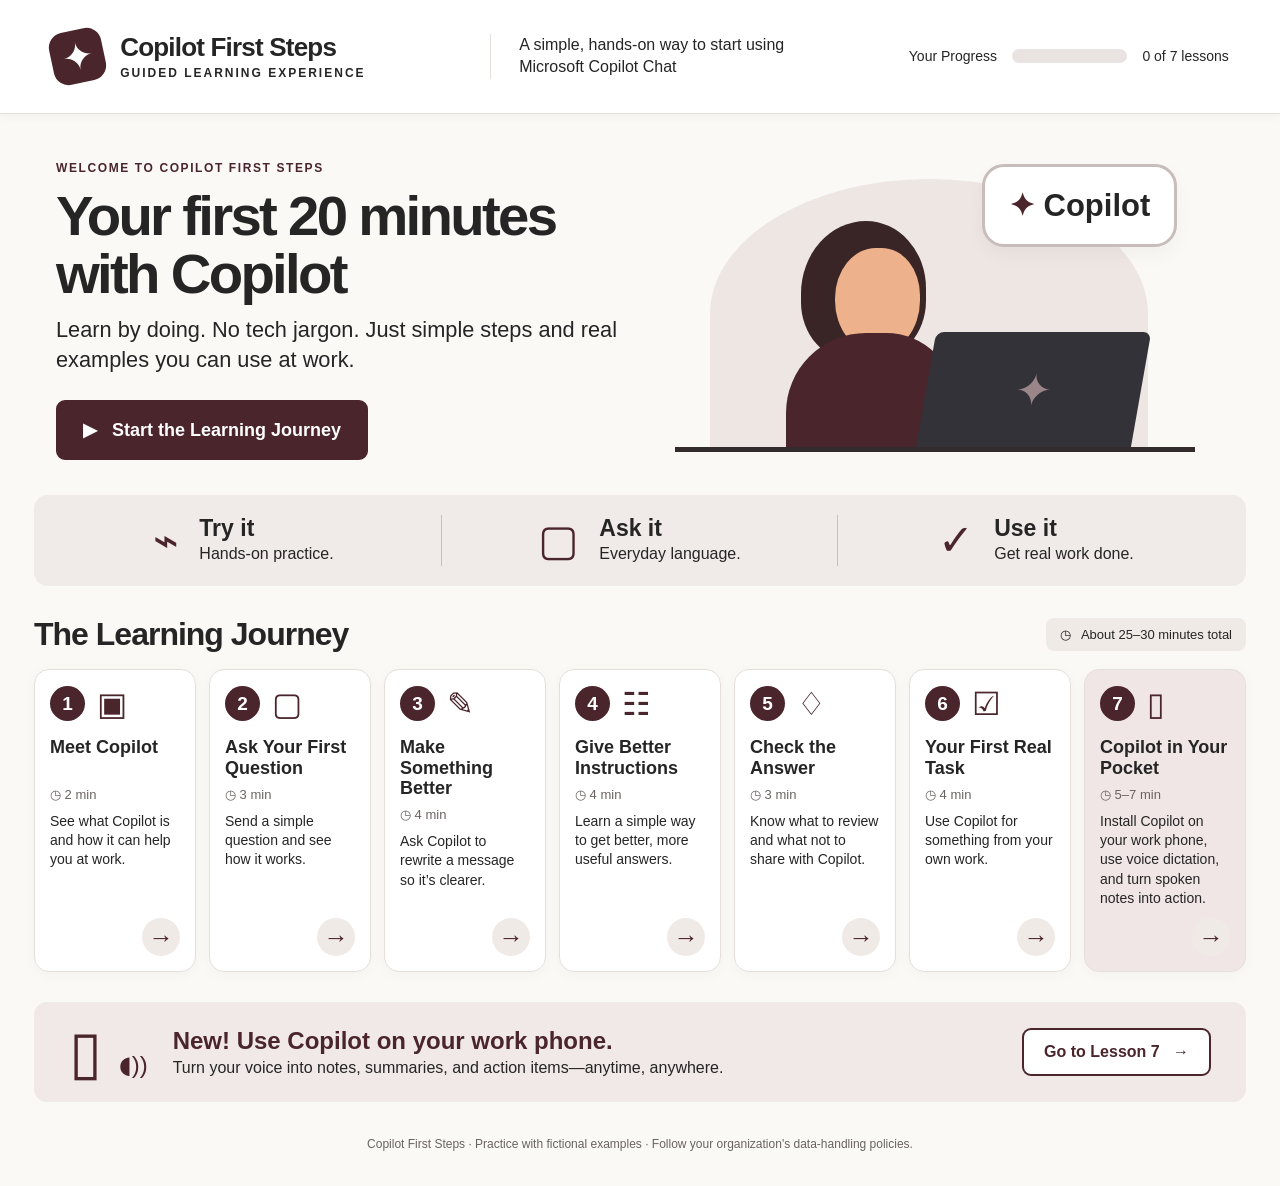
==== training/copilot-first-steps/index.html @ c28005a5 "Add files via upload" ====
<!doctype html><html lang="en"><head><meta charset="utf-8"><meta name="viewport" content="width=device-width, initial-scale=1"><title>Copilot First Steps | Guided Learning</title><link rel="stylesheet" href="styles.css"></head><body>
<header class="site-header"><div class="brand"><div class="brand-mark" aria-hidden="true">✦</div><div><strong>Copilot First Steps</strong><small>GUIDED LEARNING EXPERIENCE</small></div></div><p class="header-tagline">A simple, hands-on way to start using<br> Microsoft Copilot Chat</p><div class="header-progress"><span>Your Progress</span><div class="progress-track"><div id="headerBar" class="progress-fill"></div></div><span id="progressLabel">0 of 7 lessons</span></div></header>
<main id="home" class="container"><section class="hero"><div class="hero-copy"><p class="eyebrow">WELCOME TO COPILOT FIRST STEPS</p><h1>Your first 20 minutes<br>with Copilot</h1><p class="hero-sub">Learn by doing. No tech jargon. Just simple steps and real examples you can use at work.</p><button class="primary large" id="startBtn">▶ &nbsp; Start the Learning Journey</button></div><div class="hero-art" aria-label="Illustration of a person learning Copilot"><div class="art-halo"></div><div class="art-bubble"><span class="art-logo">✦</span> Copilot</div><div class="art-person"><div class="hair"></div><div class="face"></div><div class="body"></div></div><div class="art-laptop"><span>✦</span></div><div class="art-desk"></div></div></section>
<section class="benefits" aria-label="Learning approach"><div><span class="benefit-icon">⌁</span><div><strong>Try it</strong><p>Hands-on practice.</p></div></div><div><span class="benefit-icon">▢</span><div><strong>Ask it</strong><p>Everyday language.</p></div></div><div><span class="benefit-icon">✓</span><div><strong>Use it</strong><p>Get real work done.</p></div></div></section>
<div class="section-head"><h2>The Learning Journey</h2><span class="time-pill">◷ &nbsp; About 25–30 minutes total</span></div><section id="lessonGrid" class="lesson-grid" aria-label="Lessons"></section>
<section class="phone-banner"><div class="phone-symbol">▯ <span>◖))</span></div><div><h3>New! Use Copilot on your work phone.</h3><p>Turn your voice into notes, summaries, and action items—anytime, anywhere.</p></div><button class="outline" id="phoneBtn">Go to Lesson 7 &nbsp; →</button></section><footer>Copilot First Steps · Practice with fictional examples · Follow your organization's data-handling policies.</footer></main>
<main id="lessonView" class="container lesson-view hidden"><button class="back-link" id="backHome">← All lessons</button><div class="lesson-shell"><div class="lesson-top"><span id="lessonCount" class="pill">LESSON 1 OF 7</span><span id="lessonTime">2 minutes</span></div><div class="mini-progress"><div id="lessonBar"></div></div><div class="lesson-heading"><span id="lessonIcon" class="lesson-big-icon">▣</span><div><h1 id="lessonTitle"></h1><p id="lessonIntro"></p></div></div><div id="lessonContent" class="lesson-content"></div><div class="lesson-actions"><button class="outline" id="previousBtn">← Previous</button><button class="primary" id="completeBtn">Mark complete & continue →</button></div></div></main>
<script src="script.js"></script></body></html>
---- training/copilot-first-steps/styles.css ----
:root{--bg:#FAF9F6;--card:#FFFFFF;--text:#252525;--border:#E5DFDC;--maroon:#4A252B;--muted:#696361;--soft:#f0eae7;--light:#f7f2f0}*{box-sizing:border-box}body{margin:0;background:var(--bg);color:var(--text);font-family:Inter,ui-sans-serif,-apple-system,BlinkMacSystemFont,"Segoe UI",Arial,sans-serif}button{font:inherit;cursor:pointer;border-radius:9px;font-weight:700;padding:13px 20px;min-height:48px}button:focus-visible,a:focus-visible,input:focus-visible,textarea:focus-visible{outline:3px solid #9c737b;outline-offset:3px}.primary{background:var(--maroon);border:2px solid var(--maroon);color:white}.primary:hover{background:#67343c}.outline{background:var(--card);border:2px solid var(--maroon);color:var(--maroon)}.outline:hover{background:var(--light)}.large{font-size:18px;padding:17px 25px}.site-header{display:flex;align-items:center;gap:35px;justify-content:space-between;padding:18px clamp(20px,4vw,65px);border-bottom:1px solid var(--border);background:#fff;box-shadow:0 2px 10px #2e1b1c0b}.brand{display:flex;align-items:center;gap:16px;flex-shrink:0}.brand-mark{width:53px;height:53px;border-radius:15px;background:var(--maroon);color:white;font-size:38px;display:grid;place-items:center;transform:rotate(-12deg)}.brand strong{font-size:26px;letter-spacing:-.8px;display:block}.brand small{font-size:12px;letter-spacing:2px;font-weight:700}.header-tagline{border-left:1px solid var(--border);padding-left:28px;line-height:1.4}.header-progress{display:flex;align-items:center;gap:15px;min-width:320px;font-size:14px;white-space:nowrap}.progress-track{height:14px;flex:1;background:#e9e3e1;border-radius:20px;overflow:hidden}.progress-fill{height:100%;width:0;background:var(--maroon);border-radius:20px;transition:width .3s}.container{max-width:1550px;margin:auto;padding:0 34px}.hero{display:grid;grid-template-columns:1fr 1fr;align-items:center;min-height:350px;padding:35px 22px 25px}.eyebrow{color:var(--maroon);font-size:12px;font-weight:800;letter-spacing:1.6px}.hero h1{font-size:clamp(38px,4.4vw,68px);line-height:1.03;letter-spacing:-2.7px;margin:12px 0}.hero-sub{font-size:clamp(17px,1.7vw,24px);line-height:1.38;max-width:580px;margin:12px 0 25px}.hero-art{height:310px;position:relative;overflow:hidden}.art-halo{position:absolute;bottom:10px;left:12%;height:270px;width:75%;border-radius:60% 60% 0 0;background:#ede6e3}.art-bubble{position:absolute;z-index:4;right:8%;top:15px;border:3px solid #c9bdbb;border-radius:22px;padding:20px 24px;background:#fff;font-size:31px;font-weight:800;box-shadow:0 8px 20px #0000000a}.art-logo{color:var(--maroon)}.art-person{position:absolute;bottom:10px;left:25%;height:240px;width:170px}.hair{position:absolute;top:12px;left:15px;width:125px;height:140px;background:#392426;border-radius:52% 48% 43% 42%}.face{position:absolute;top:39px;left:49px;width:85px;height:105px;background:#edb18b;border-radius:48% 45% 50% 50%}.body{position:absolute;bottom:0;left:0;width:170px;height:116px;border-radius:80px 70px 0 0;background:var(--maroon)}.art-laptop{position:absolute;z-index:3;bottom:11px;left:49%;height:116px;width:215px;background:#343239;transform:skew(-10deg);border-radius:8px 8px 0 0;color:#9a8689;display:grid;place-items:center;font-size:45px}.art-desk{position:absolute;z-index:4;bottom:7px;left:6%;right:5%;height:5px;background:#332b2c}.benefits{background:#f0ebe9;border-radius:14px;display:grid;grid-template-columns:repeat(3,1fr);padding:20px 12px;margin:10px 0 30px}.benefits>div{display:flex;align-items:center;justify-content:center;gap:20px;border-right:1px solid #cbbfbd}.benefits>div:last-child{border:0}.benefit-icon{font-size:43px;color:var(--maroon)}.benefits strong{font-size:23px}.benefits p{margin:3px 0;font-size:16px}.section-head{display:flex;align-items:center;justify-content:space-between;gap:12px;margin:0 0 16px}.section-head h2{font-size:32px;letter-spacing:-1px;margin:0}.time-pill,.pill{background:var(--soft);border-radius:8px;padding:9px 14px;font-size:13px}.lesson-grid{display:grid;grid-template-columns:repeat(7,minmax(0,1fr));gap:13px}.lesson-card{background:var(--card);border:1px solid var(--border);border-radius:15px;padding:15px;min-height:260px;display:flex;flex-direction:column;position:relative;box-shadow:0 3px 14px #30212408}.lesson-card:last-child{background:#f1e6e6}.lesson-card .card-top{display:flex;align-items:center;gap:12px}.number{background:var(--maroon);color:#fff;width:35px;height:35px;border-radius:50%;display:grid;place-items:center;font-size:19px;font-weight:700;flex-shrink:0}.card-icon{color:var(--maroon);font-size:32px}.lesson-card h3{font-size:18px;line-height:1.15;margin:14px 0 8px;min-height:42px}.lesson-card p{font-size:14px;line-height:1.38;margin:10px 0}.card-time{font-size:13px;color:var(--muted)}.card-bottom{display:flex;align-items:center;justify-content:space-between;margin-top:auto}.card-bottom button{padding:0;width:38px;height:38px;min-height:38px;border:0;border-radius:50%;background:var(--soft);color:var(--maroon);font-size:25px}.card-bottom button:hover{background:#e3d1d1}.done-tag{font-size:12px;color:#38664c;font-weight:800}.phone-banner{display:flex;align-items:center;gap:25px;background:#f0e9e7;border-radius:13px;margin:30px 0 15px;padding:15px 35px}.phone-symbol{font-size:60px;color:var(--maroon);white-space:nowrap}.phone-symbol span{font-size:24px}.phone-banner h3{font-size:24px;color:var(--maroon);margin:0 0 4px}.phone-banner p{margin:0}.phone-banner button{margin-left:auto;white-space:nowrap}footer{color:var(--muted);font-size:12px;padding:20px 0 35px;text-align:center}.hidden{display:none!important}.lesson-view{padding-top:30px;padding-bottom:70px}.back-link{border:0;background:transparent;color:var(--maroon);padding-left:0}.lesson-shell{background:white;border:1px solid var(--border);border-radius:18px;max-width:900px;margin:15px auto;padding:clamp(22px,4vw,46px);box-shadow:0 6px 22px #3021240b}.lesson-top{display:flex;justify-content:space-between;align-items:center;color:var(--muted)}.mini-progress{height:8px;border-radius:10px;background:var(--soft);margin:20px 0 32px;overflow:hidden}.mini-progress div{height:100%;background:var(--maroon);transition:width .2s}.lesson-heading{display:flex;align-items:center;gap:24px}.lesson-big-icon{font-size:58px;color:var(--maroon)}.lesson-heading h1{font-size:clamp(29px,4vw,43px);margin:0 0 10px}.lesson-heading p{font-size:18px;line-height:1.5;color:var(--muted);margin:0}.lesson-content{margin-top:30px;font-size:17px;line-height:1.6}.exercise{background:var(--bg);border:1px solid var(--border);padding:22px;border-radius:14px;margin:20px 0}.exercise h3{margin:0 0 8px}.prompt-box{background:white;border:1px solid var(--border);border-left:5px solid var(--maroon);padding:16px;margin:14px 0;border-radius:8px;font-size:17px}.tip{background:var(--light);padding:15px 18px;border-radius:9px;margin:15px 0}.steps{padding-left:24px}.steps li{margin:10px 0}.choice-list{display:grid;gap:10px;margin:15px 0}.choice-list button{border:1px solid var(--border);background:white;color:var(--text);text-align:left;font-weight:500}.choice-list button.selected{border:2px solid var(--maroon);background:var(--light)}.lesson-actions{display:flex;justify-content:space-between;gap:10px;border-top:1px solid var(--border);padding-top:25px;margin-top:35px}.practice-text{width:100%;min-height:120px;padding:14px;border:1px solid #b7a7a5;border-radius:9px;font:inherit}.feedback{margin-top:15px;border-radius:9px;padding:14px;background:#f0eae7}.device-switch{display:flex;gap:8px}.device-switch button{border:1px solid var(--border);background:white}.device-switch button.active{background:var(--maroon);color:white}.phone-mock{border:8px solid #30272b;border-radius:34px;max-width:285px;min-height:330px;margin:20px auto;padding:25px 18px;background:white;box-shadow:0 10px 20px #00000014;text-align:center}.phone-mock .notch{width:80px;height:12px;background:#30272b;border-radius:10px;margin:-16px auto 32px}.phone-mock .mic{font-size:60px;color:var(--maroon);margin:20px}.phone-mock p{font-size:15px}.small-note{font-size:13px;color:var(--muted)}@media(max-width:1200px){.lesson-grid{grid-template-columns:repeat(4,1fr)}.header-tagline{display:none}}@media(max-width:750px){.container{padding:0 17px}.site-header{padding:15px;flex-wrap:wrap;gap:15px}.brand strong{font-size:20px}.brand-mark{width:43px;height:43px}.header-progress{width:100%;min-width:0}.hero{grid-template-columns:1fr;padding:25px 0}.hero h1{letter-spacing:-1.5px}.hero-art{height:220px}.art-halo{height:200px}.art-person{transform:scale(.7);transform-origin:bottom left}.art-laptop{transform:scale(.75) skew(-10deg);transform-origin:bottom left}.art-bubble{font-size:22px;padding:10px}.benefits{grid-template-columns:1fr;gap:12px}.benefits>div{border-right:0;border-bottom:1px solid #cbbfbd;padding-bottom:12px}.benefits>div:last-child{border:0}.lesson-grid{grid-template-columns:repeat(2,1fr)}.lesson-card{min-height:240px}.section-head{align-items:flex-start;flex-direction:column}.phone-banner{flex-wrap:wrap;padding:20px}.phone-banner button{margin:0;width:100%}.lesson-heading{align-items:flex-start}.lesson-big-icon{font-size:40px}}@media(max-width:430px){.lesson-grid{grid-template-columns:1fr}.lesson-card{min-height:185px}.lesson-card h3{min-height:0}.lesson-actions{flex-direction:column-reverse}.lesson-actions button{width:100%}}
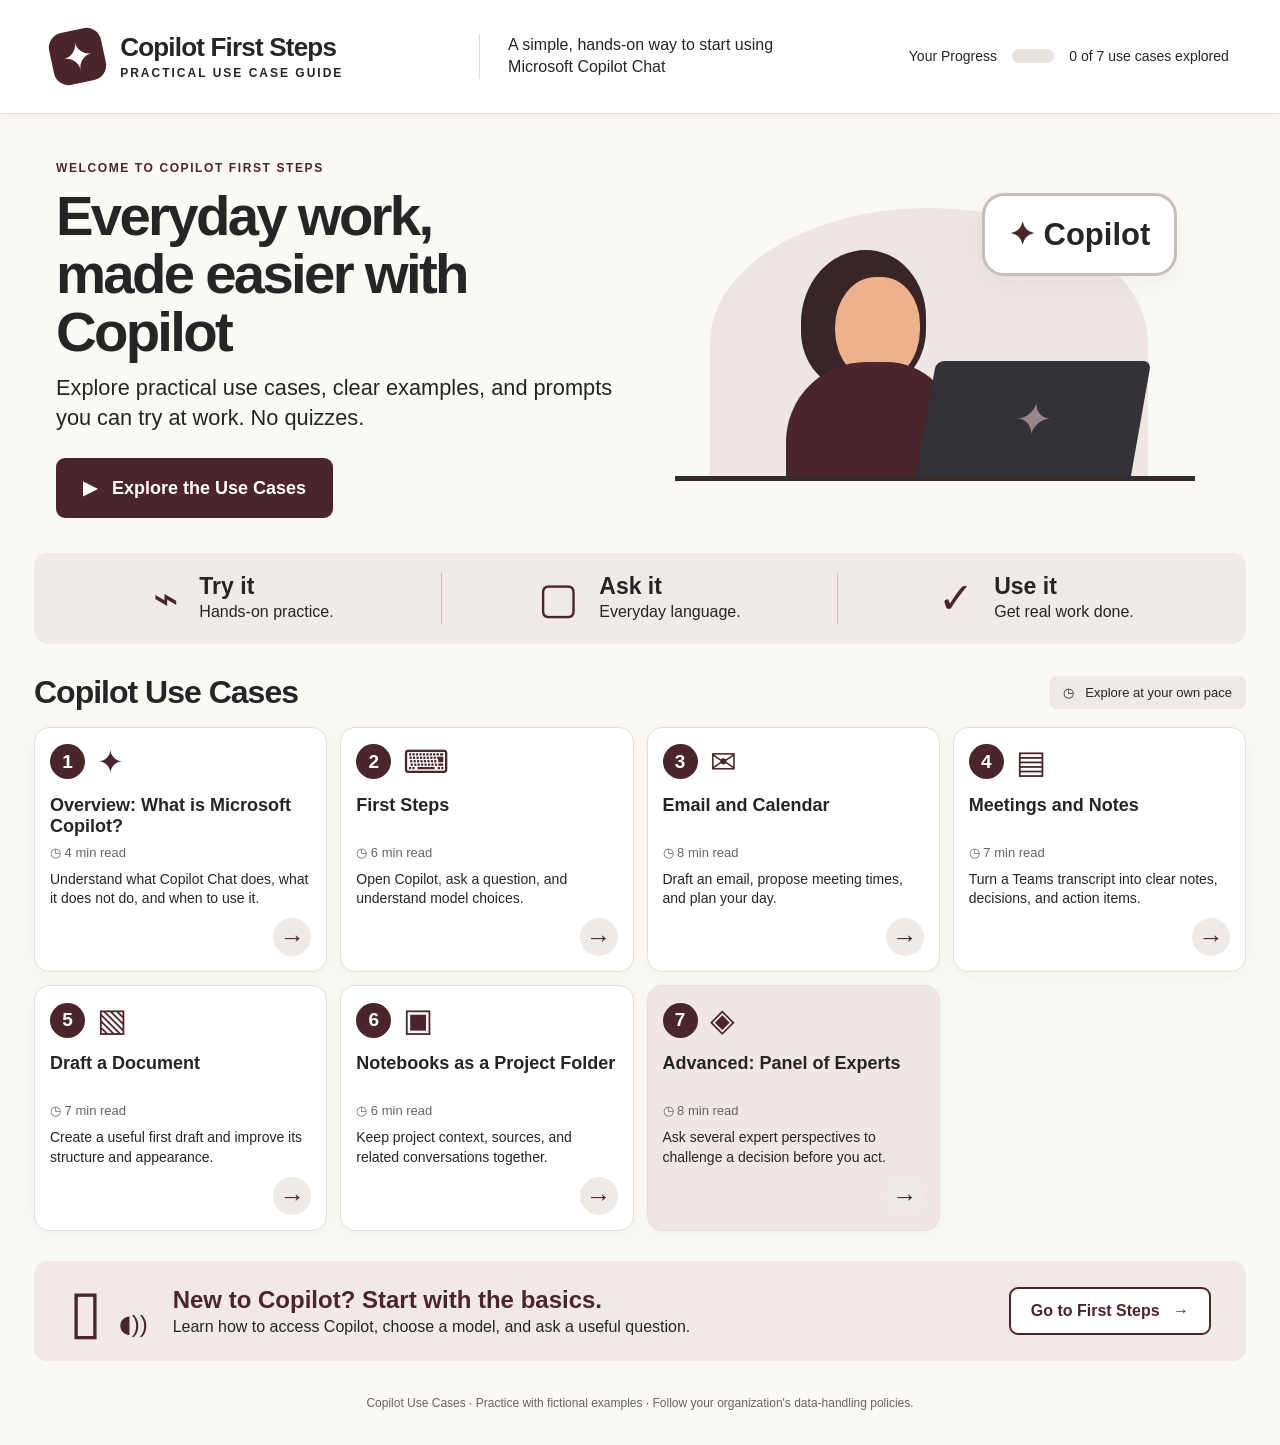
==== commit bd1adbb3: "Add files via upload" ====
--- a/training/copilot-first-steps/index.html
+++ b/training/copilot-first-steps/index.html
@@ -1,8 +1,8 @@
 <!doctype html><html lang="en"><head><meta charset="utf-8"><meta name="viewport" content="width=device-width, initial-scale=1"><title>Copilot First Steps | Guided Learning</title><link rel="stylesheet" href="styles.css"></head><body>
-<header class="site-header"><div class="brand"><div class="brand-mark" aria-hidden="true">✦</div><div><strong>Copilot First Steps</strong><small>GUIDED LEARNING EXPERIENCE</small></div></div><p class="header-tagline">A simple, hands-on way to start using<br> Microsoft Copilot Chat</p><div class="header-progress"><span>Your Progress</span><div class="progress-track"><div id="headerBar" class="progress-fill"></div></div><span id="progressLabel">0 of 7 lessons</span></div></header>
-<main id="home" class="container"><section class="hero"><div class="hero-copy"><p class="eyebrow">WELCOME TO COPILOT FIRST STEPS</p><h1>Your first 20 minutes<br>with Copilot</h1><p class="hero-sub">Learn by doing. No tech jargon. Just simple steps and real examples you can use at work.</p><button class="primary large" id="startBtn">▶ &nbsp; Start the Learning Journey</button></div><div class="hero-art" aria-label="Illustration of a person learning Copilot"><div class="art-halo"></div><div class="art-bubble"><span class="art-logo">✦</span> Copilot</div><div class="art-person"><div class="hair"></div><div class="face"></div><div class="body"></div></div><div class="art-laptop"><span>✦</span></div><div class="art-desk"></div></div></section>
+<header class="site-header"><div class="brand"><div class="brand-mark" aria-hidden="true">✦</div><div><strong>Copilot First Steps</strong><small>PRACTICAL USE CASE GUIDE</small></div></div><p class="header-tagline">A simple, hands-on way to start using<br> Microsoft Copilot Chat</p><div class="header-progress"><span>Your Progress</span><div class="progress-track"><div id="headerBar" class="progress-fill"></div></div><span id="progressLabel">0 of 7 use cases explored</span></div></header>
+<main id="home" class="container"><section class="hero"><div class="hero-copy"><p class="eyebrow">WELCOME TO COPILOT FIRST STEPS</p><h1>Everyday work,<br>made easier with Copilot</h1><p class="hero-sub">Explore practical use cases, clear examples, and prompts you can try at work. No quizzes.</p><button class="primary large" id="startBtn">▶ &nbsp; Explore the Use Cases</button></div><div class="hero-art" aria-label="Illustration of a person learning Copilot"><div class="art-halo"></div><div class="art-bubble"><span class="art-logo">✦</span> Copilot</div><div class="art-person"><div class="hair"></div><div class="face"></div><div class="body"></div></div><div class="art-laptop"><span>✦</span></div><div class="art-desk"></div></div></section>
 <section class="benefits" aria-label="Learning approach"><div><span class="benefit-icon">⌁</span><div><strong>Try it</strong><p>Hands-on practice.</p></div></div><div><span class="benefit-icon">▢</span><div><strong>Ask it</strong><p>Everyday language.</p></div></div><div><span class="benefit-icon">✓</span><div><strong>Use it</strong><p>Get real work done.</p></div></div></section>
-<div class="section-head"><h2>The Learning Journey</h2><span class="time-pill">◷ &nbsp; About 25–30 minutes total</span></div><section id="lessonGrid" class="lesson-grid" aria-label="Lessons"></section>
-<section class="phone-banner"><div class="phone-symbol">▯ <span>◖))</span></div><div><h3>New! Use Copilot on your work phone.</h3><p>Turn your voice into notes, summaries, and action items—anytime, anywhere.</p></div><button class="outline" id="phoneBtn">Go to Lesson 7 &nbsp; →</button></section><footer>Copilot First Steps · Practice with fictional examples · Follow your organization's data-handling policies.</footer></main>
-<main id="lessonView" class="container lesson-view hidden"><button class="back-link" id="backHome">← All lessons</button><div class="lesson-shell"><div class="lesson-top"><span id="lessonCount" class="pill">LESSON 1 OF 7</span><span id="lessonTime">2 minutes</span></div><div class="mini-progress"><div id="lessonBar"></div></div><div class="lesson-heading"><span id="lessonIcon" class="lesson-big-icon">▣</span><div><h1 id="lessonTitle"></h1><p id="lessonIntro"></p></div></div><div id="lessonContent" class="lesson-content"></div><div class="lesson-actions"><button class="outline" id="previousBtn">← Previous</button><button class="primary" id="completeBtn">Mark complete & continue →</button></div></div></main>
+<div class="section-head"><h2>Copilot Use Cases</h2><span class="time-pill">◷ &nbsp; Explore at your own pace</span></div><section id="lessonGrid" class="lesson-grid" aria-label="Use cases"></section>
+<section class="phone-banner"><div class="phone-symbol">▯ <span>◖))</span></div><div><h3>New to Copilot? Start with the basics.</h3><p>Learn how to access Copilot, choose a model, and ask a useful question.</p></div><button class="outline" id="phoneBtn">Go to First Steps &nbsp; →</button></section><footer>Copilot Use Cases · Practice with fictional examples · Follow your organization's data-handling policies.</footer></main>
+<main id="lessonView" class="container lesson-view hidden"><button class="back-link" id="backHome">← All use cases</button><div class="lesson-shell"><div class="lesson-top"><span id="lessonCount" class="pill">USE CASE 1 OF 7</span><span id="lessonTime">2 minutes</span></div><div class="mini-progress"><div id="lessonBar"></div></div><div class="lesson-heading"><span id="lessonIcon" class="lesson-big-icon">▣</span><div><h1 id="lessonTitle"></h1><p id="lessonIntro"></p></div></div><div id="lessonContent" class="lesson-content"></div><div class="lesson-actions"><button class="outline" id="previousBtn">← Previous</button><button class="primary" id="completeBtn">Mark explored & next use case →</button></div></div></main>
 <script src="script.js"></script></body></html>
--- a/training/copilot-first-steps/styles.css
+++ b/training/copilot-first-steps/styles.css
@@ -1 +1,3 @@
 :root{--bg:#FAF9F6;--card:#FFFFFF;--text:#252525;--border:#E5DFDC;--maroon:#4A252B;--muted:#696361;--soft:#f0eae7;--light:#f7f2f0}*{box-sizing:border-box}body{margin:0;background:var(--bg);color:var(--text);font-family:Inter,ui-sans-serif,-apple-system,BlinkMacSystemFont,"Segoe UI",Arial,sans-serif}button{font:inherit;cursor:pointer;border-radius:9px;font-weight:700;padding:13px 20px;min-height:48px}button:focus-visible,a:focus-visible,input:focus-visible,textarea:focus-visible{outline:3px solid #9c737b;outline-offset:3px}.primary{background:var(--maroon);border:2px solid var(--maroon);color:white}.primary:hover{background:#67343c}.outline{background:var(--card);border:2px solid var(--maroon);color:var(--maroon)}.outline:hover{background:var(--light)}.large{font-size:18px;padding:17px 25px}.site-header{display:flex;align-items:center;gap:35px;justify-content:space-between;padding:18px clamp(20px,4vw,65px);border-bottom:1px solid var(--border);background:#fff;box-shadow:0 2px 10px #2e1b1c0b}.brand{display:flex;align-items:center;gap:16px;flex-shrink:0}.brand-mark{width:53px;height:53px;border-radius:15px;background:var(--maroon);color:white;font-size:38px;display:grid;place-items:center;transform:rotate(-12deg)}.brand strong{font-size:26px;letter-spacing:-.8px;display:block}.brand small{font-size:12px;letter-spacing:2px;font-weight:700}.header-tagline{border-left:1px solid var(--border);padding-left:28px;line-height:1.4}.header-progress{display:flex;align-items:center;gap:15px;min-width:320px;font-size:14px;white-space:nowrap}.progress-track{height:14px;flex:1;background:#e9e3e1;border-radius:20px;overflow:hidden}.progress-fill{height:100%;width:0;background:var(--maroon);border-radius:20px;transition:width .3s}.container{max-width:1550px;margin:auto;padding:0 34px}.hero{display:grid;grid-template-columns:1fr 1fr;align-items:center;min-height:350px;padding:35px 22px 25px}.eyebrow{color:var(--maroon);font-size:12px;font-weight:800;letter-spacing:1.6px}.hero h1{font-size:clamp(38px,4.4vw,68px);line-height:1.03;letter-spacing:-2.7px;margin:12px 0}.hero-sub{font-size:clamp(17px,1.7vw,24px);line-height:1.38;max-width:580px;margin:12px 0 25px}.hero-art{height:310px;position:relative;overflow:hidden}.art-halo{position:absolute;bottom:10px;left:12%;height:270px;width:75%;border-radius:60% 60% 0 0;background:#ede6e3}.art-bubble{position:absolute;z-index:4;right:8%;top:15px;border:3px solid #c9bdbb;border-radius:22px;padding:20px 24px;background:#fff;font-size:31px;font-weight:800;box-shadow:0 8px 20px #0000000a}.art-logo{color:var(--maroon)}.art-person{position:absolute;bottom:10px;left:25%;height:240px;width:170px}.hair{position:absolute;top:12px;left:15px;width:125px;height:140px;background:#392426;border-radius:52% 48% 43% 42%}.face{position:absolute;top:39px;left:49px;width:85px;height:105px;background:#edb18b;border-radius:48% 45% 50% 50%}.body{position:absolute;bottom:0;left:0;width:170px;height:116px;border-radius:80px 70px 0 0;background:var(--maroon)}.art-laptop{position:absolute;z-index:3;bottom:11px;left:49%;height:116px;width:215px;background:#343239;transform:skew(-10deg);border-radius:8px 8px 0 0;color:#9a8689;display:grid;place-items:center;font-size:45px}.art-desk{position:absolute;z-index:4;bottom:7px;left:6%;right:5%;height:5px;background:#332b2c}.benefits{background:#f0ebe9;border-radius:14px;display:grid;grid-template-columns:repeat(3,1fr);padding:20px 12px;margin:10px 0 30px}.benefits>div{display:flex;align-items:center;justify-content:center;gap:20px;border-right:1px solid #cbbfbd}.benefits>div:last-child{border:0}.benefit-icon{font-size:43px;color:var(--maroon)}.benefits strong{font-size:23px}.benefits p{margin:3px 0;font-size:16px}.section-head{display:flex;align-items:center;justify-content:space-between;gap:12px;margin:0 0 16px}.section-head h2{font-size:32px;letter-spacing:-1px;margin:0}.time-pill,.pill{background:var(--soft);border-radius:8px;padding:9px 14px;font-size:13px}.lesson-grid{display:grid;grid-template-columns:repeat(7,minmax(0,1fr));gap:13px}.lesson-card{background:var(--card);border:1px solid var(--border);border-radius:15px;padding:15px;min-height:260px;display:flex;flex-direction:column;position:relative;box-shadow:0 3px 14px #30212408}.lesson-card:last-child{background:#f1e6e6}.lesson-card .card-top{display:flex;align-items:center;gap:12px}.number{background:var(--maroon);color:#fff;width:35px;height:35px;border-radius:50%;display:grid;place-items:center;font-size:19px;font-weight:700;flex-shrink:0}.card-icon{color:var(--maroon);font-size:32px}.lesson-card h3{font-size:18px;line-height:1.15;margin:14px 0 8px;min-height:42px}.lesson-card p{font-size:14px;line-height:1.38;margin:10px 0}.card-time{font-size:13px;color:var(--muted)}.card-bottom{display:flex;align-items:center;justify-content:space-between;margin-top:auto}.card-bottom button{padding:0;width:38px;height:38px;min-height:38px;border:0;border-radius:50%;background:var(--soft);color:var(--maroon);font-size:25px}.card-bottom button:hover{background:#e3d1d1}.done-tag{font-size:12px;color:#38664c;font-weight:800}.phone-banner{display:flex;align-items:center;gap:25px;background:#f0e9e7;border-radius:13px;margin:30px 0 15px;padding:15px 35px}.phone-symbol{font-size:60px;color:var(--maroon);white-space:nowrap}.phone-symbol span{font-size:24px}.phone-banner h3{font-size:24px;color:var(--maroon);margin:0 0 4px}.phone-banner p{margin:0}.phone-banner button{margin-left:auto;white-space:nowrap}footer{color:var(--muted);font-size:12px;padding:20px 0 35px;text-align:center}.hidden{display:none!important}.lesson-view{padding-top:30px;padding-bottom:70px}.back-link{border:0;background:transparent;color:var(--maroon);padding-left:0}.lesson-shell{background:white;border:1px solid var(--border);border-radius:18px;max-width:900px;margin:15px auto;padding:clamp(22px,4vw,46px);box-shadow:0 6px 22px #3021240b}.lesson-top{display:flex;justify-content:space-between;align-items:center;color:var(--muted)}.mini-progress{height:8px;border-radius:10px;background:var(--soft);margin:20px 0 32px;overflow:hidden}.mini-progress div{height:100%;background:var(--maroon);transition:width .2s}.lesson-heading{display:flex;align-items:center;gap:24px}.lesson-big-icon{font-size:58px;color:var(--maroon)}.lesson-heading h1{font-size:clamp(29px,4vw,43px);margin:0 0 10px}.lesson-heading p{font-size:18px;line-height:1.5;color:var(--muted);margin:0}.lesson-content{margin-top:30px;font-size:17px;line-height:1.6}.exercise{background:var(--bg);border:1px solid var(--border);padding:22px;border-radius:14px;margin:20px 0}.exercise h3{margin:0 0 8px}.prompt-box{background:white;border:1px solid var(--border);border-left:5px solid var(--maroon);padding:16px;margin:14px 0;border-radius:8px;font-size:17px}.tip{background:var(--light);padding:15px 18px;border-radius:9px;margin:15px 0}.steps{padding-left:24px}.steps li{margin:10px 0}.choice-list{display:grid;gap:10px;margin:15px 0}.choice-list button{border:1px solid var(--border);background:white;color:var(--text);text-align:left;font-weight:500}.choice-list button.selected{border:2px solid var(--maroon);background:var(--light)}.lesson-actions{display:flex;justify-content:space-between;gap:10px;border-top:1px solid var(--border);padding-top:25px;margin-top:35px}.practice-text{width:100%;min-height:120px;padding:14px;border:1px solid #b7a7a5;border-radius:9px;font:inherit}.feedback{margin-top:15px;border-radius:9px;padding:14px;background:#f0eae7}.device-switch{display:flex;gap:8px}.device-switch button{border:1px solid var(--border);background:white}.device-switch button.active{background:var(--maroon);color:white}.phone-mock{border:8px solid #30272b;border-radius:34px;max-width:285px;min-height:330px;margin:20px auto;padding:25px 18px;background:white;box-shadow:0 10px 20px #00000014;text-align:center}.phone-mock .notch{width:80px;height:12px;background:#30272b;border-radius:10px;margin:-16px auto 32px}.phone-mock .mic{font-size:60px;color:var(--maroon);margin:20px}.phone-mock p{font-size:15px}.small-note{font-size:13px;color:var(--muted)}@media(max-width:1200px){.lesson-grid{grid-template-columns:repeat(4,1fr)}.header-tagline{display:none}}@media(max-width:750px){.container{padding:0 17px}.site-header{padding:15px;flex-wrap:wrap;gap:15px}.brand strong{font-size:20px}.brand-mark{width:43px;height:43px}.header-progress{width:100%;min-width:0}.hero{grid-template-columns:1fr;padding:25px 0}.hero h1{letter-spacing:-1.5px}.hero-art{height:220px}.art-halo{height:200px}.art-person{transform:scale(.7);transform-origin:bottom left}.art-laptop{transform:scale(.75) skew(-10deg);transform-origin:bottom left}.art-bubble{font-size:22px;padding:10px}.benefits{grid-template-columns:1fr;gap:12px}.benefits>div{border-right:0;border-bottom:1px solid #cbbfbd;padding-bottom:12px}.benefits>div:last-child{border:0}.lesson-grid{grid-template-columns:repeat(2,1fr)}.lesson-card{min-height:240px}.section-head{align-items:flex-start;flex-direction:column}.phone-banner{flex-wrap:wrap;padding:20px}.phone-banner button{margin:0;width:100%}.lesson-heading{align-items:flex-start}.lesson-big-icon{font-size:40px}}@media(max-width:430px){.lesson-grid{grid-template-columns:1fr}.lesson-card{min-height:185px}.lesson-card h3{min-height:0}.lesson-actions{flex-direction:column-reverse}.lesson-actions button{width:100%}}
+
+.lesson-grid{grid-template-columns:repeat(4,minmax(0,1fr))}.lesson-card{min-height:245px}.external-link{display:inline-block;text-decoration:none;margin:20px 0;padding:14px 20px;border-radius:9px}.gif-placeholder{border:2px dashed var(--border);background:var(--bg);border-radius:15px;padding:20px;text-align:center;margin:16px 0}.gif-placeholder img{max-width:100%;max-height:280px;object-fit:contain}.gif-fallback{font-size:30px;color:var(--maroon);padding:30px 12px}.gif-fallback small{display:block;font-size:14px;color:var(--muted)}.prompt-box p{white-space:pre-wrap}.prompt-box button{margin-top:12px}@media(max-width:900px){.lesson-grid{grid-template-columns:repeat(2,minmax(0,1fr))}}@media(max-width:480px){.lesson-grid{grid-template-columns:1fr}}
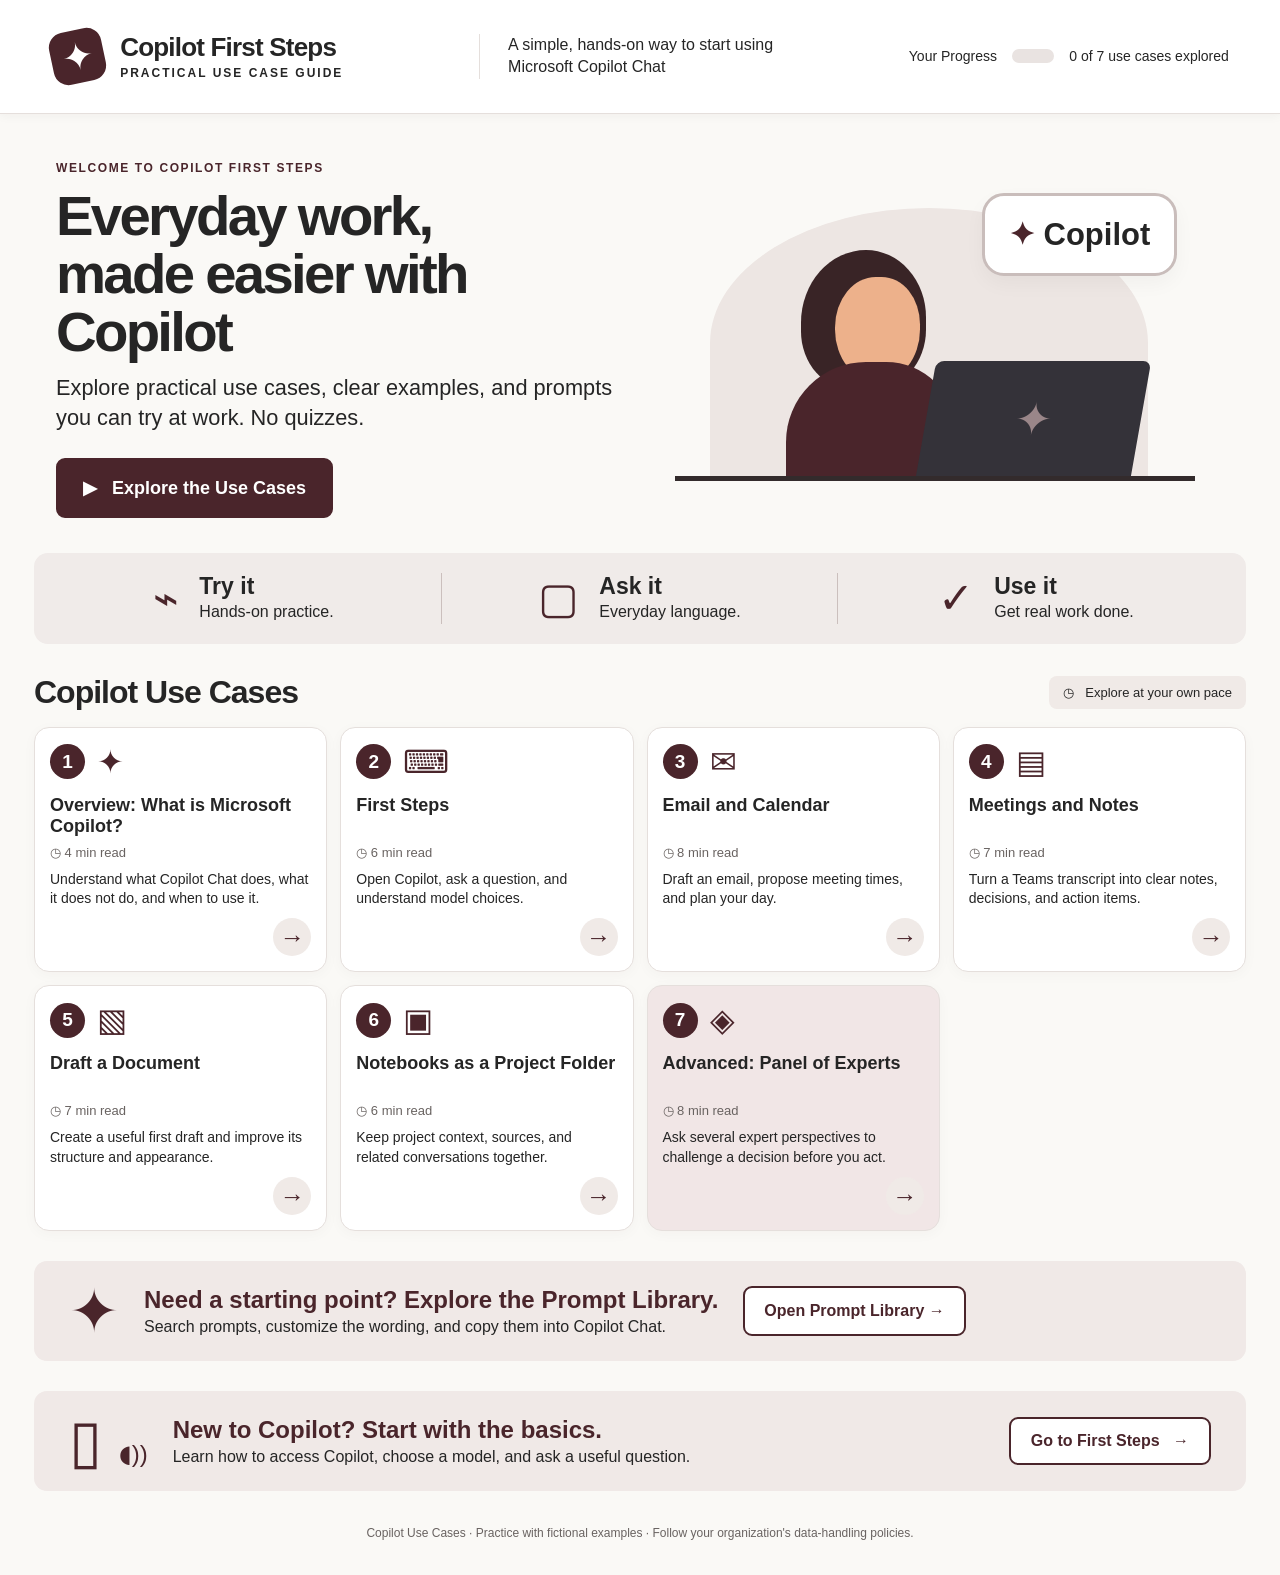
==== commit 21b6c19f: "Add files via upload" ====
--- a/training/copilot-first-steps/index.html
+++ b/training/copilot-first-steps/index.html
@@ -1,8 +1,9 @@
-<!doctype html><html lang="en"><head><meta charset="utf-8"><meta name="viewport" content="width=device-width, initial-scale=1"><title>Copilot First Steps | Guided Learning</title><link rel="stylesheet" href="styles.css"></head><body>
+<!doctype html><html lang="en"><head><meta charset="utf-8"><meta name="viewport" content="width=device-width, initial-scale=1"><title>Copilot First Steps | Guided Learning</title><link rel="stylesheet" href="styles.css"><link rel="stylesheet" href="prompt-library.css"></head><body>
 <header class="site-header"><div class="brand"><div class="brand-mark" aria-hidden="true">✦</div><div><strong>Copilot First Steps</strong><small>PRACTICAL USE CASE GUIDE</small></div></div><p class="header-tagline">A simple, hands-on way to start using<br> Microsoft Copilot Chat</p><div class="header-progress"><span>Your Progress</span><div class="progress-track"><div id="headerBar" class="progress-fill"></div></div><span id="progressLabel">0 of 7 use cases explored</span></div></header>
 <main id="home" class="container"><section class="hero"><div class="hero-copy"><p class="eyebrow">WELCOME TO COPILOT FIRST STEPS</p><h1>Everyday work,<br>made easier with Copilot</h1><p class="hero-sub">Explore practical use cases, clear examples, and prompts you can try at work. No quizzes.</p><button class="primary large" id="startBtn">▶ &nbsp; Explore the Use Cases</button></div><div class="hero-art" aria-label="Illustration of a person learning Copilot"><div class="art-halo"></div><div class="art-bubble"><span class="art-logo">✦</span> Copilot</div><div class="art-person"><div class="hair"></div><div class="face"></div><div class="body"></div></div><div class="art-laptop"><span>✦</span></div><div class="art-desk"></div></div></section>
 <section class="benefits" aria-label="Learning approach"><div><span class="benefit-icon">⌁</span><div><strong>Try it</strong><p>Hands-on practice.</p></div></div><div><span class="benefit-icon">▢</span><div><strong>Ask it</strong><p>Everyday language.</p></div></div><div><span class="benefit-icon">✓</span><div><strong>Use it</strong><p>Get real work done.</p></div></div></section>
 <div class="section-head"><h2>Copilot Use Cases</h2><span class="time-pill">◷ &nbsp; Explore at your own pace</span></div><section id="lessonGrid" class="lesson-grid" aria-label="Use cases"></section>
+<section class="phone-banner"><div class="phone-symbol" aria-hidden="true">✦</div><div><h3>Need a starting point? Explore the Prompt Library.</h3><p>Search prompts, customize the wording, and copy them into Copilot Chat.</p></div><a class="outline library-action" href="prompt-library.html">Open Prompt Library →</a></section>
 <section class="phone-banner"><div class="phone-symbol">▯ <span>◖))</span></div><div><h3>New to Copilot? Start with the basics.</h3><p>Learn how to access Copilot, choose a model, and ask a useful question.</p></div><button class="outline" id="phoneBtn">Go to First Steps &nbsp; →</button></section><footer>Copilot Use Cases · Practice with fictional examples · Follow your organization's data-handling policies.</footer></main>
 <main id="lessonView" class="container lesson-view hidden"><button class="back-link" id="backHome">← All use cases</button><div class="lesson-shell"><div class="lesson-top"><span id="lessonCount" class="pill">USE CASE 1 OF 7</span><span id="lessonTime">2 minutes</span></div><div class="mini-progress"><div id="lessonBar"></div></div><div class="lesson-heading"><span id="lessonIcon" class="lesson-big-icon">▣</span><div><h1 id="lessonTitle"></h1><p id="lessonIntro"></p></div></div><div id="lessonContent" class="lesson-content"></div><div class="lesson-actions"><button class="outline" id="previousBtn">← Previous</button><button class="primary" id="completeBtn">Mark explored & next use case →</button></div></div></main>
 <script src="script.js"></script></body></html>
--- a/training/copilot-first-steps/prompt-library.css
+++ b/training/copilot-first-steps/prompt-library.css
@@ -0,0 +1 @@
+.library-home{color:var(--maroon);font-weight:750;text-decoration:none;border:1px solid var(--border);border-radius:10px;padding:12px 16px;white-space:nowrap}.library-home:hover{background:var(--light)}.library-main{padding-top:28px}.library-hero{background:#f1e9e7;border:1px solid var(--border);border-radius:20px;display:flex;align-items:center;justify-content:space-between;gap:30px;padding:clamp(25px,5vw,58px);margin-bottom:25px}.library-hero h1{font-size:clamp(42px,5vw,70px);letter-spacing:-2px;line-height:1.1;margin:12px 0}.library-hero p:not(.eyebrow){font-size:19px;max-width:630px;line-height:1.5}.library-hero-actions{display:flex;flex-wrap:wrap;gap:12px;margin-top:22px}.library-action{display:inline-flex;align-items:center;justify-content:center;text-decoration:none;padding:14px 19px;border-radius:9px;font-weight:750;min-height:48px}.library-hero-mark{color:var(--maroon);font-size:115px;line-height:1;text-align:center;min-width:240px}.library-hero-mark span{display:block;font-size:23px;font-weight:800;line-height:1.2}.library-tools{background:#fff;border:1px solid var(--border);border-radius:15px;padding:18px;display:flex;align-items:end;gap:18px;flex-wrap:wrap}.library-tools label{font-weight:750;font-size:14px;display:grid;gap:7px}.library-search-label{flex:2;min-width:230px}.library-filter-label{flex:1;min-width:190px}.library-tools input,.library-tools select{font:inherit;padding:14px;border:1px solid #bfb2ae;border-radius:9px;min-height:49px;background:#fff;color:var(--text);width:100%}.library-count{font-size:13px;color:var(--muted);padding:14px 0}.library-section-head{display:flex;justify-content:space-between;align-items:center;gap:16px;margin:30px 0 15px}.library-section-head h2{font-size:30px;margin:0}.library-section-head p{color:var(--muted);margin:0}.prompt-grid{display:grid;grid-template-columns:repeat(3,minmax(0,1fr));gap:17px}.prompt-card{background:#fff;border:1px solid var(--border);border-radius:15px;padding:22px;display:flex;flex-direction:column;gap:13px;box-shadow:0 4px 14px #30212408;min-width:0}.prompt-card h3{font-size:22px;margin:0;line-height:1.25}.prompt-card p{line-height:1.5;margin:0;color:var(--muted)}.prompt-category{font-size:12px;font-weight:800;color:var(--maroon);text-transform:uppercase;letter-spacing:1px}.prompt-preview{white-space:pre-wrap;overflow-wrap:anywhere;background:var(--bg);border:1px solid var(--border);border-left:4px solid var(--maroon);border-radius:9px;padding:14px;font-size:14px;line-height:1.5;max-height:170px;overflow:auto;flex:1}.prompt-tags{display:flex;flex-wrap:wrap;gap:6px}.prompt-tags span{font-size:12px;border-radius:6px;background:var(--soft);padding:5px 8px}.prompt-actions{display:flex;gap:9px;flex-wrap:wrap;margin-top:auto}.prompt-actions button{flex:1;padding:11px 12px}.library-empty{padding:40px;text-align:center;background:white;border-radius:12px}.library-help{margin:40px 0 15px;padding:28px;background:#f0e9e7;border-radius:15px;display:grid;grid-template-columns:1.4fr 1fr;gap:28px;align-items:center}.library-help h2{font-size:28px;margin:8px 0}.library-help p{line-height:1.6}.library-help pre{background:white;border:1px solid var(--border);padding:20px;border-radius:10px;overflow:auto;line-height:1.6;font-size:13px}.library-help code{color:var(--maroon)}.prompt-dialog{border:1px solid var(--border);border-radius:18px;padding:26px;max-width:min(720px,calc(100vw - 24px));width:100%;box-shadow:0 25px 80px #221a1a55;color:var(--text)}.prompt-dialog::backdrop{background:#24171bb3}.dialog-head{display:flex;justify-content:space-between;gap:12px;align-items:start}.dialog-head h2{font-size:28px;margin:6px 0}.dialog-close{background:transparent;border:0;font-size:29px;padding:0 8px;min-height:38px}.prompt-dialog label{display:block;font-weight:750;margin:16px 0 8px}.prompt-dialog textarea{width:100%;border:1px solid #bfb2ae;border-radius:9px;padding:14px;font:inherit;line-height:1.5;resize:vertical}.dialog-actions{display:flex;justify-content:end;gap:12px;margin-top:18px}.copy-status{color:var(--maroon);font-weight:750;min-height:20px}.small-note{font-size:13px;color:var(--muted)}@media(max-width:1050px){.prompt-grid{grid-template-columns:repeat(2,minmax(0,1fr))}.library-hero-mark{min-width:130px;font-size:80px}}@media(max-width:680px){.prompt-grid,.library-help{grid-template-columns:1fr}.library-hero-mark{display:none}.library-section-head{display:block}.library-section-head p{margin-top:8px}.prompt-actions{flex-direction:column}.library-hero{padding:24px}.library-home{margin-left:auto}}
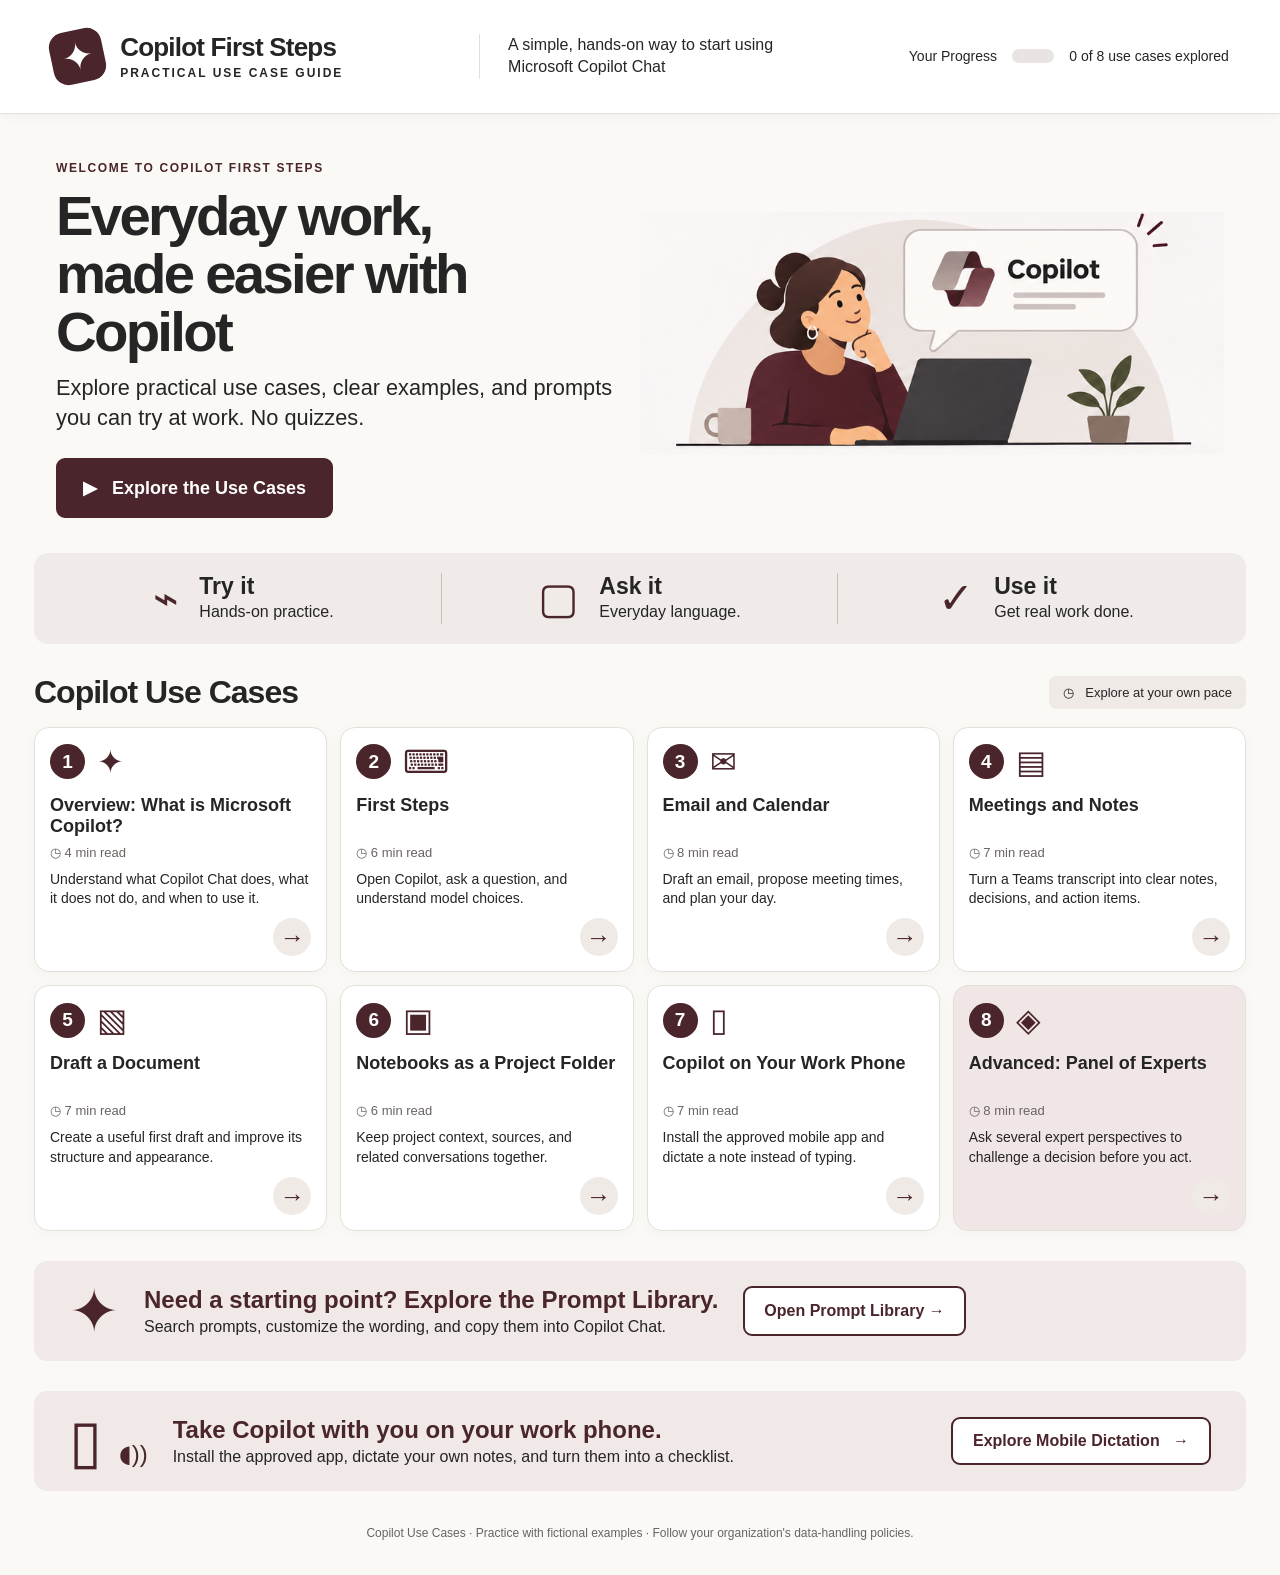
==== commit f4cbf5c0: "Add files via upload" ====
--- a/training/copilot-first-steps/index.html
+++ b/training/copilot-first-steps/index.html
@@ -1,9 +1,9 @@
 <!doctype html><html lang="en"><head><meta charset="utf-8"><meta name="viewport" content="width=device-width, initial-scale=1"><title>Copilot First Steps | Guided Learning</title><link rel="stylesheet" href="styles.css"><link rel="stylesheet" href="prompt-library.css"></head><body>
-<header class="site-header"><div class="brand"><div class="brand-mark" aria-hidden="true">✦</div><div><strong>Copilot First Steps</strong><small>PRACTICAL USE CASE GUIDE</small></div></div><p class="header-tagline">A simple, hands-on way to start using<br> Microsoft Copilot Chat</p><div class="header-progress"><span>Your Progress</span><div class="progress-track"><div id="headerBar" class="progress-fill"></div></div><span id="progressLabel">0 of 7 use cases explored</span></div></header>
-<main id="home" class="container"><section class="hero"><div class="hero-copy"><p class="eyebrow">WELCOME TO COPILOT FIRST STEPS</p><h1>Everyday work,<br>made easier with Copilot</h1><p class="hero-sub">Explore practical use cases, clear examples, and prompts you can try at work. No quizzes.</p><button class="primary large" id="startBtn">▶ &nbsp; Explore the Use Cases</button></div><div class="hero-art" aria-label="Illustration of a person learning Copilot"><div class="art-halo"></div><div class="art-bubble"><span class="art-logo">✦</span> Copilot</div><div class="art-person"><div class="hair"></div><div class="face"></div><div class="body"></div></div><div class="art-laptop"><span>✦</span></div><div class="art-desk"></div></div></section>
+<header class="site-header"><div class="brand"><div class="brand-mark" aria-hidden="true">✦</div><div><strong>Copilot First Steps</strong><small>PRACTICAL USE CASE GUIDE</small></div></div><p class="header-tagline">A simple, hands-on way to start using<br> Microsoft Copilot Chat</p><div class="header-progress"><span>Your Progress</span><div class="progress-track"><div id="headerBar" class="progress-fill"></div></div><span id="progressLabel">0 of 8 use cases explored</span></div></header>
+<main id="home" class="container"><section class="hero"><div class="hero-copy"><p class="eyebrow">WELCOME TO COPILOT FIRST STEPS</p><h1>Everyday work,<br>made easier with Copilot</h1><p class="hero-sub">Explore practical use cases, clear examples, and prompts you can try at work. No quizzes.</p><button class="primary large" id="startBtn">▶ &nbsp; Explore the Use Cases</button></div><div class="hero-art hero-art-image"><img src="assets/copilot-hero.png" alt="Illustration of a person using Copilot on a laptop" /></div></section>
 <section class="benefits" aria-label="Learning approach"><div><span class="benefit-icon">⌁</span><div><strong>Try it</strong><p>Hands-on practice.</p></div></div><div><span class="benefit-icon">▢</span><div><strong>Ask it</strong><p>Everyday language.</p></div></div><div><span class="benefit-icon">✓</span><div><strong>Use it</strong><p>Get real work done.</p></div></div></section>
 <div class="section-head"><h2>Copilot Use Cases</h2><span class="time-pill">◷ &nbsp; Explore at your own pace</span></div><section id="lessonGrid" class="lesson-grid" aria-label="Use cases"></section>
 <section class="phone-banner"><div class="phone-symbol" aria-hidden="true">✦</div><div><h3>Need a starting point? Explore the Prompt Library.</h3><p>Search prompts, customize the wording, and copy them into Copilot Chat.</p></div><a class="outline library-action" href="prompt-library.html">Open Prompt Library →</a></section>
-<section class="phone-banner"><div class="phone-symbol">▯ <span>◖))</span></div><div><h3>New to Copilot? Start with the basics.</h3><p>Learn how to access Copilot, choose a model, and ask a useful question.</p></div><button class="outline" id="phoneBtn">Go to First Steps &nbsp; →</button></section><footer>Copilot Use Cases · Practice with fictional examples · Follow your organization's data-handling policies.</footer></main>
-<main id="lessonView" class="container lesson-view hidden"><button class="back-link" id="backHome">← All use cases</button><div class="lesson-shell"><div class="lesson-top"><span id="lessonCount" class="pill">USE CASE 1 OF 7</span><span id="lessonTime">2 minutes</span></div><div class="mini-progress"><div id="lessonBar"></div></div><div class="lesson-heading"><span id="lessonIcon" class="lesson-big-icon">▣</span><div><h1 id="lessonTitle"></h1><p id="lessonIntro"></p></div></div><div id="lessonContent" class="lesson-content"></div><div class="lesson-actions"><button class="outline" id="previousBtn">← Previous</button><button class="primary" id="completeBtn">Mark explored & next use case →</button></div></div></main>
+<section class="phone-banner"><div class="phone-symbol">▯ <span>◖))</span></div><div><h3>Take Copilot with you on your work phone.</h3><p>Install the approved app, dictate your own notes, and turn them into a checklist.</p></div><button class="outline" id="phoneBtn">Explore Mobile Dictation &nbsp; →</button></section><footer>Copilot Use Cases · Practice with fictional examples · Follow your organization's data-handling policies.</footer></main>
+<main id="lessonView" class="container lesson-view hidden"><button class="back-link" id="backHome">← All use cases</button><div class="lesson-shell"><div class="lesson-top"><span id="lessonCount" class="pill">USE CASE 1 OF 8</span><span id="lessonTime">2 minutes</span></div><div class="mini-progress"><div id="lessonBar"></div></div><div class="lesson-heading"><span id="lessonIcon" class="lesson-big-icon">▣</span><div><h1 id="lessonTitle"></h1><p id="lessonIntro"></p></div></div><div id="lessonContent" class="lesson-content"></div><div class="lesson-actions"><button class="outline" id="previousBtn">← Previous</button><button class="primary" id="completeBtn">Mark explored & next use case →</button></div></div></main>
 <script src="script.js"></script></body></html>
--- a/training/copilot-first-steps/styles.css
+++ b/training/copilot-first-steps/styles.css
@@ -1,3 +1,5 @@
 :root{--bg:#FAF9F6;--card:#FFFFFF;--text:#252525;--border:#E5DFDC;--maroon:#4A252B;--muted:#696361;--soft:#f0eae7;--light:#f7f2f0}*{box-sizing:border-box}body{margin:0;background:var(--bg);color:var(--text);font-family:Inter,ui-sans-serif,-apple-system,BlinkMacSystemFont,"Segoe UI",Arial,sans-serif}button{font:inherit;cursor:pointer;border-radius:9px;font-weight:700;padding:13px 20px;min-height:48px}button:focus-visible,a:focus-visible,input:focus-visible,textarea:focus-visible{outline:3px solid #9c737b;outline-offset:3px}.primary{background:var(--maroon);border:2px solid var(--maroon);color:white}.primary:hover{background:#67343c}.outline{background:var(--card);border:2px solid var(--maroon);color:var(--maroon)}.outline:hover{background:var(--light)}.large{font-size:18px;padding:17px 25px}.site-header{display:flex;align-items:center;gap:35px;justify-content:space-between;padding:18px clamp(20px,4vw,65px);border-bottom:1px solid var(--border);background:#fff;box-shadow:0 2px 10px #2e1b1c0b}.brand{display:flex;align-items:center;gap:16px;flex-shrink:0}.brand-mark{width:53px;height:53px;border-radius:15px;background:var(--maroon);color:white;font-size:38px;display:grid;place-items:center;transform:rotate(-12deg)}.brand strong{font-size:26px;letter-spacing:-.8px;display:block}.brand small{font-size:12px;letter-spacing:2px;font-weight:700}.header-tagline{border-left:1px solid var(--border);padding-left:28px;line-height:1.4}.header-progress{display:flex;align-items:center;gap:15px;min-width:320px;font-size:14px;white-space:nowrap}.progress-track{height:14px;flex:1;background:#e9e3e1;border-radius:20px;overflow:hidden}.progress-fill{height:100%;width:0;background:var(--maroon);border-radius:20px;transition:width .3s}.container{max-width:1550px;margin:auto;padding:0 34px}.hero{display:grid;grid-template-columns:1fr 1fr;align-items:center;min-height:350px;padding:35px 22px 25px}.eyebrow{color:var(--maroon);font-size:12px;font-weight:800;letter-spacing:1.6px}.hero h1{font-size:clamp(38px,4.4vw,68px);line-height:1.03;letter-spacing:-2.7px;margin:12px 0}.hero-sub{font-size:clamp(17px,1.7vw,24px);line-height:1.38;max-width:580px;margin:12px 0 25px}.hero-art{height:310px;position:relative;overflow:hidden}.art-halo{position:absolute;bottom:10px;left:12%;height:270px;width:75%;border-radius:60% 60% 0 0;background:#ede6e3}.art-bubble{position:absolute;z-index:4;right:8%;top:15px;border:3px solid #c9bdbb;border-radius:22px;padding:20px 24px;background:#fff;font-size:31px;font-weight:800;box-shadow:0 8px 20px #0000000a}.art-logo{color:var(--maroon)}.art-person{position:absolute;bottom:10px;left:25%;height:240px;width:170px}.hair{position:absolute;top:12px;left:15px;width:125px;height:140px;background:#392426;border-radius:52% 48% 43% 42%}.face{position:absolute;top:39px;left:49px;width:85px;height:105px;background:#edb18b;border-radius:48% 45% 50% 50%}.body{position:absolute;bottom:0;left:0;width:170px;height:116px;border-radius:80px 70px 0 0;background:var(--maroon)}.art-laptop{position:absolute;z-index:3;bottom:11px;left:49%;height:116px;width:215px;background:#343239;transform:skew(-10deg);border-radius:8px 8px 0 0;color:#9a8689;display:grid;place-items:center;font-size:45px}.art-desk{position:absolute;z-index:4;bottom:7px;left:6%;right:5%;height:5px;background:#332b2c}.benefits{background:#f0ebe9;border-radius:14px;display:grid;grid-template-columns:repeat(3,1fr);padding:20px 12px;margin:10px 0 30px}.benefits>div{display:flex;align-items:center;justify-content:center;gap:20px;border-right:1px solid #cbbfbd}.benefits>div:last-child{border:0}.benefit-icon{font-size:43px;color:var(--maroon)}.benefits strong{font-size:23px}.benefits p{margin:3px 0;font-size:16px}.section-head{display:flex;align-items:center;justify-content:space-between;gap:12px;margin:0 0 16px}.section-head h2{font-size:32px;letter-spacing:-1px;margin:0}.time-pill,.pill{background:var(--soft);border-radius:8px;padding:9px 14px;font-size:13px}.lesson-grid{display:grid;grid-template-columns:repeat(7,minmax(0,1fr));gap:13px}.lesson-card{background:var(--card);border:1px solid var(--border);border-radius:15px;padding:15px;min-height:260px;display:flex;flex-direction:column;position:relative;box-shadow:0 3px 14px #30212408}.lesson-card:last-child{background:#f1e6e6}.lesson-card .card-top{display:flex;align-items:center;gap:12px}.number{background:var(--maroon);color:#fff;width:35px;height:35px;border-radius:50%;display:grid;place-items:center;font-size:19px;font-weight:700;flex-shrink:0}.card-icon{color:var(--maroon);font-size:32px}.lesson-card h3{font-size:18px;line-height:1.15;margin:14px 0 8px;min-height:42px}.lesson-card p{font-size:14px;line-height:1.38;margin:10px 0}.card-time{font-size:13px;color:var(--muted)}.card-bottom{display:flex;align-items:center;justify-content:space-between;margin-top:auto}.card-bottom button{padding:0;width:38px;height:38px;min-height:38px;border:0;border-radius:50%;background:var(--soft);color:var(--maroon);font-size:25px}.card-bottom button:hover{background:#e3d1d1}.done-tag{font-size:12px;color:#38664c;font-weight:800}.phone-banner{display:flex;align-items:center;gap:25px;background:#f0e9e7;border-radius:13px;margin:30px 0 15px;padding:15px 35px}.phone-symbol{font-size:60px;color:var(--maroon);white-space:nowrap}.phone-symbol span{font-size:24px}.phone-banner h3{font-size:24px;color:var(--maroon);margin:0 0 4px}.phone-banner p{margin:0}.phone-banner button{margin-left:auto;white-space:nowrap}footer{color:var(--muted);font-size:12px;padding:20px 0 35px;text-align:center}.hidden{display:none!important}.lesson-view{padding-top:30px;padding-bottom:70px}.back-link{border:0;background:transparent;color:var(--maroon);padding-left:0}.lesson-shell{background:white;border:1px solid var(--border);border-radius:18px;max-width:900px;margin:15px auto;padding:clamp(22px,4vw,46px);box-shadow:0 6px 22px #3021240b}.lesson-top{display:flex;justify-content:space-between;align-items:center;color:var(--muted)}.mini-progress{height:8px;border-radius:10px;background:var(--soft);margin:20px 0 32px;overflow:hidden}.mini-progress div{height:100%;background:var(--maroon);transition:width .2s}.lesson-heading{display:flex;align-items:center;gap:24px}.lesson-big-icon{font-size:58px;color:var(--maroon)}.lesson-heading h1{font-size:clamp(29px,4vw,43px);margin:0 0 10px}.lesson-heading p{font-size:18px;line-height:1.5;color:var(--muted);margin:0}.lesson-content{margin-top:30px;font-size:17px;line-height:1.6}.exercise{background:var(--bg);border:1px solid var(--border);padding:22px;border-radius:14px;margin:20px 0}.exercise h3{margin:0 0 8px}.prompt-box{background:white;border:1px solid var(--border);border-left:5px solid var(--maroon);padding:16px;margin:14px 0;border-radius:8px;font-size:17px}.tip{background:var(--light);padding:15px 18px;border-radius:9px;margin:15px 0}.steps{padding-left:24px}.steps li{margin:10px 0}.choice-list{display:grid;gap:10px;margin:15px 0}.choice-list button{border:1px solid var(--border);background:white;color:var(--text);text-align:left;font-weight:500}.choice-list button.selected{border:2px solid var(--maroon);background:var(--light)}.lesson-actions{display:flex;justify-content:space-between;gap:10px;border-top:1px solid var(--border);padding-top:25px;margin-top:35px}.practice-text{width:100%;min-height:120px;padding:14px;border:1px solid #b7a7a5;border-radius:9px;font:inherit}.feedback{margin-top:15px;border-radius:9px;padding:14px;background:#f0eae7}.device-switch{display:flex;gap:8px}.device-switch button{border:1px solid var(--border);background:white}.device-switch button.active{background:var(--maroon);color:white}.phone-mock{border:8px solid #30272b;border-radius:34px;max-width:285px;min-height:330px;margin:20px auto;padding:25px 18px;background:white;box-shadow:0 10px 20px #00000014;text-align:center}.phone-mock .notch{width:80px;height:12px;background:#30272b;border-radius:10px;margin:-16px auto 32px}.phone-mock .mic{font-size:60px;color:var(--maroon);margin:20px}.phone-mock p{font-size:15px}.small-note{font-size:13px;color:var(--muted)}@media(max-width:1200px){.lesson-grid{grid-template-columns:repeat(4,1fr)}.header-tagline{display:none}}@media(max-width:750px){.container{padding:0 17px}.site-header{padding:15px;flex-wrap:wrap;gap:15px}.brand strong{font-size:20px}.brand-mark{width:43px;height:43px}.header-progress{width:100%;min-width:0}.hero{grid-template-columns:1fr;padding:25px 0}.hero h1{letter-spacing:-1.5px}.hero-art{height:220px}.art-halo{height:200px}.art-person{transform:scale(.7);transform-origin:bottom left}.art-laptop{transform:scale(.75) skew(-10deg);transform-origin:bottom left}.art-bubble{font-size:22px;padding:10px}.benefits{grid-template-columns:1fr;gap:12px}.benefits>div{border-right:0;border-bottom:1px solid #cbbfbd;padding-bottom:12px}.benefits>div:last-child{border:0}.lesson-grid{grid-template-columns:repeat(2,1fr)}.lesson-card{min-height:240px}.section-head{align-items:flex-start;flex-direction:column}.phone-banner{flex-wrap:wrap;padding:20px}.phone-banner button{margin:0;width:100%}.lesson-heading{align-items:flex-start}.lesson-big-icon{font-size:40px}}@media(max-width:430px){.lesson-grid{grid-template-columns:1fr}.lesson-card{min-height:185px}.lesson-card h3{min-height:0}.lesson-actions{flex-direction:column-reverse}.lesson-actions button{width:100%}}
 
 .lesson-grid{grid-template-columns:repeat(4,minmax(0,1fr))}.lesson-card{min-height:245px}.external-link{display:inline-block;text-decoration:none;margin:20px 0;padding:14px 20px;border-radius:9px}.gif-placeholder{border:2px dashed var(--border);background:var(--bg);border-radius:15px;padding:20px;text-align:center;margin:16px 0}.gif-placeholder img{max-width:100%;max-height:280px;object-fit:contain}.gif-fallback{font-size:30px;color:var(--maroon);padding:30px 12px}.gif-fallback small{display:block;font-size:14px;color:var(--muted)}.prompt-box p{white-space:pre-wrap}.prompt-box button{margin-top:12px}@media(max-width:900px){.lesson-grid{grid-template-columns:repeat(2,minmax(0,1fr))}}@media(max-width:480px){.lesson-grid{grid-template-columns:1fr}}
+
+.hero-art-image{display:flex;align-items:center;justify-content:center;overflow:visible}.hero-art-image img{display:block;width:100%;height:100%;object-fit:contain;object-position:center}@media(max-width:750px){.hero-art-image{height:auto;min-height:190px}.hero-art-image img{height:auto;max-height:320px}}
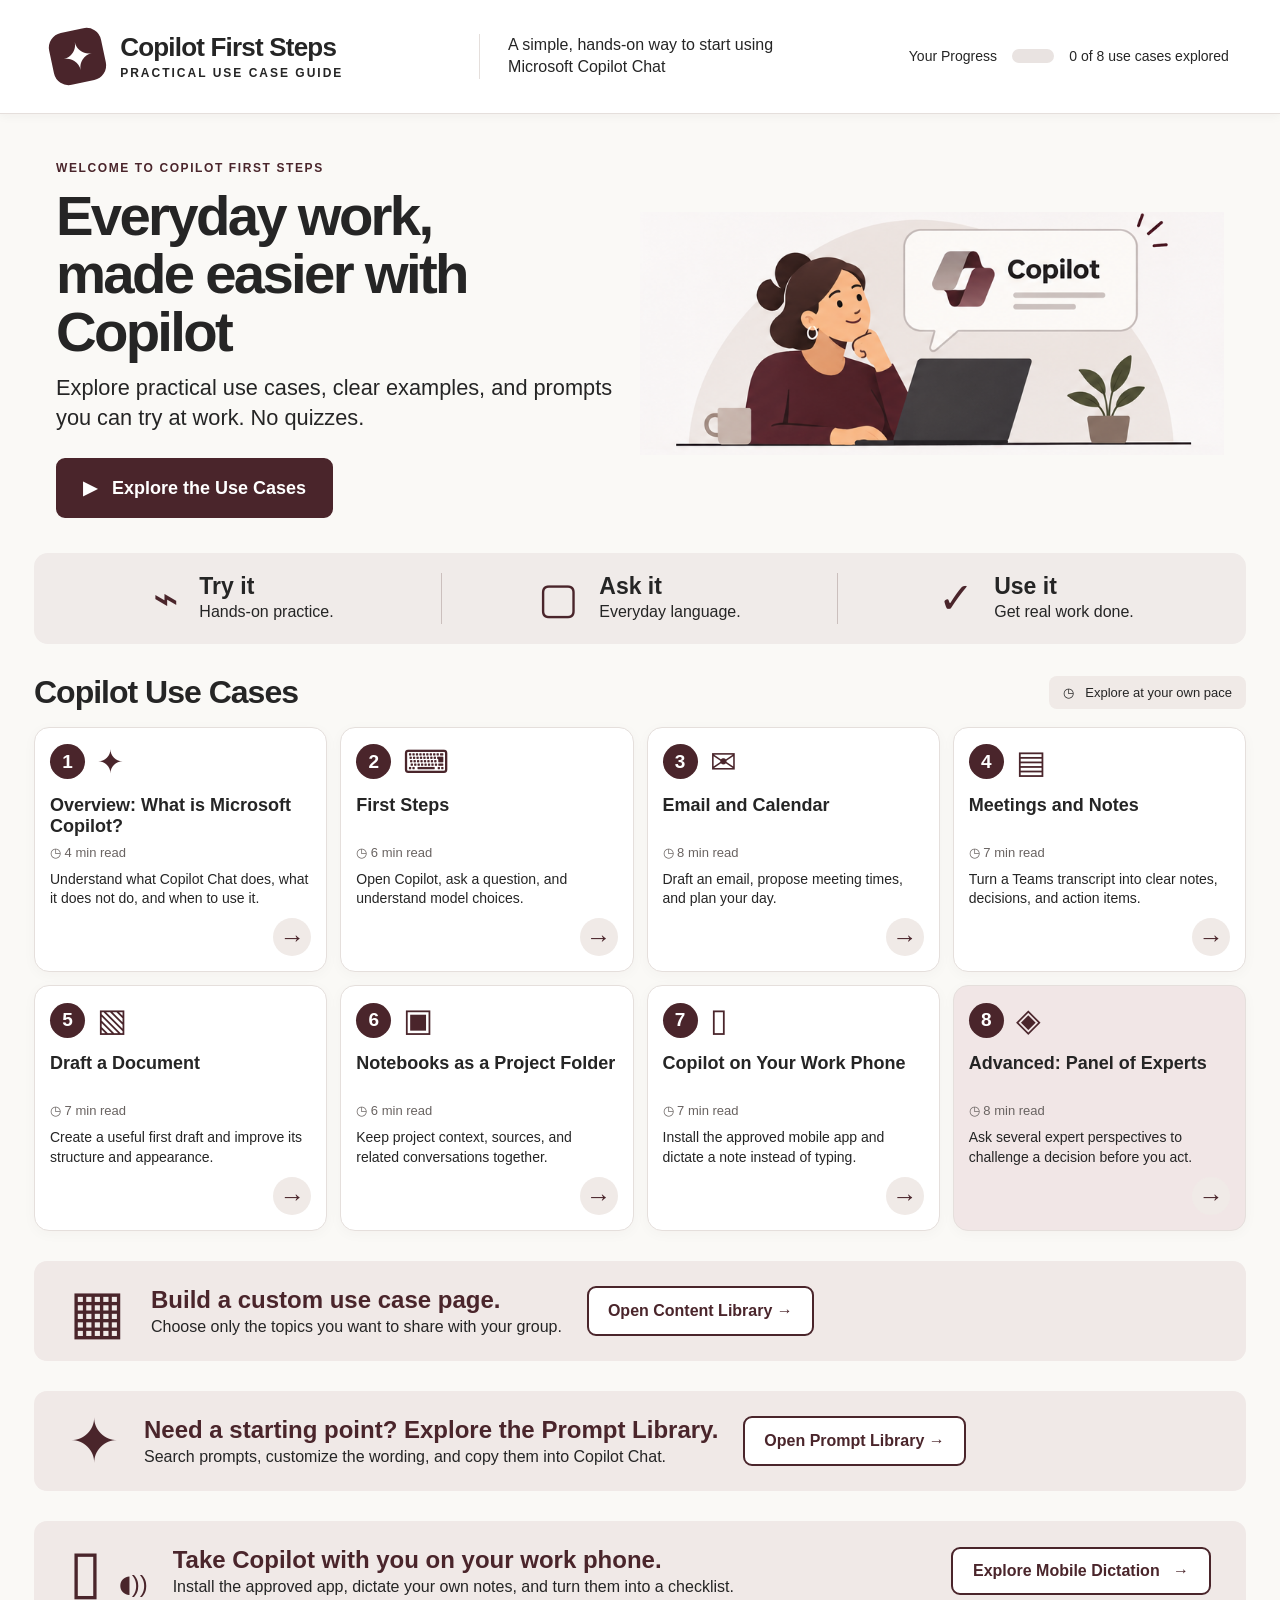
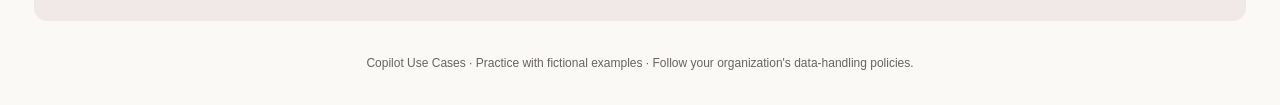
==== commit d56bf4d9: "Add files via upload" ====
--- a/training/copilot-first-steps/index.html
+++ b/training/copilot-first-steps/index.html
@@ -3,7 +3,8 @@
 <main id="home" class="container"><section class="hero"><div class="hero-copy"><p class="eyebrow">WELCOME TO COPILOT FIRST STEPS</p><h1>Everyday work,<br>made easier with Copilot</h1><p class="hero-sub">Explore practical use cases, clear examples, and prompts you can try at work. No quizzes.</p><button class="primary large" id="startBtn">▶ &nbsp; Explore the Use Cases</button></div><div class="hero-art hero-art-image"><img src="assets/copilot-hero.png" alt="Illustration of a person using Copilot on a laptop" /></div></section>
 <section class="benefits" aria-label="Learning approach"><div><span class="benefit-icon">⌁</span><div><strong>Try it</strong><p>Hands-on practice.</p></div></div><div><span class="benefit-icon">▢</span><div><strong>Ask it</strong><p>Everyday language.</p></div></div><div><span class="benefit-icon">✓</span><div><strong>Use it</strong><p>Get real work done.</p></div></div></section>
 <div class="section-head"><h2>Copilot Use Cases</h2><span class="time-pill">◷ &nbsp; Explore at your own pace</span></div><section id="lessonGrid" class="lesson-grid" aria-label="Use cases"></section>
+<section class="phone-banner"><div class="phone-symbol" aria-hidden="true">▦</div><div><h3>Build a custom use case page.</h3><p>Choose only the topics you want to share with your group.</p></div><a class="outline library-action" href="content-library.html">Open Content Library →</a></section>
 <section class="phone-banner"><div class="phone-symbol" aria-hidden="true">✦</div><div><h3>Need a starting point? Explore the Prompt Library.</h3><p>Search prompts, customize the wording, and copy them into Copilot Chat.</p></div><a class="outline library-action" href="prompt-library.html">Open Prompt Library →</a></section>
 <section class="phone-banner"><div class="phone-symbol">▯ <span>◖))</span></div><div><h3>Take Copilot with you on your work phone.</h3><p>Install the approved app, dictate your own notes, and turn them into a checklist.</p></div><button class="outline" id="phoneBtn">Explore Mobile Dictation &nbsp; →</button></section><footer>Copilot Use Cases · Practice with fictional examples · Follow your organization's data-handling policies.</footer></main>
 <main id="lessonView" class="container lesson-view hidden"><button class="back-link" id="backHome">← All use cases</button><div class="lesson-shell"><div class="lesson-top"><span id="lessonCount" class="pill">USE CASE 1 OF 8</span><span id="lessonTime">2 minutes</span></div><div class="mini-progress"><div id="lessonBar"></div></div><div class="lesson-heading"><span id="lessonIcon" class="lesson-big-icon">▣</span><div><h1 id="lessonTitle"></h1><p id="lessonIntro"></p></div></div><div id="lessonContent" class="lesson-content"></div><div class="lesson-actions"><button class="outline" id="previousBtn">← Previous</button><button class="primary" id="completeBtn">Mark explored & next use case →</button></div></div></main>
-<script src="script.js"></script></body></html>
+<script src="use-cases-data.js"></script><script src="script.js"></script></body></html>
